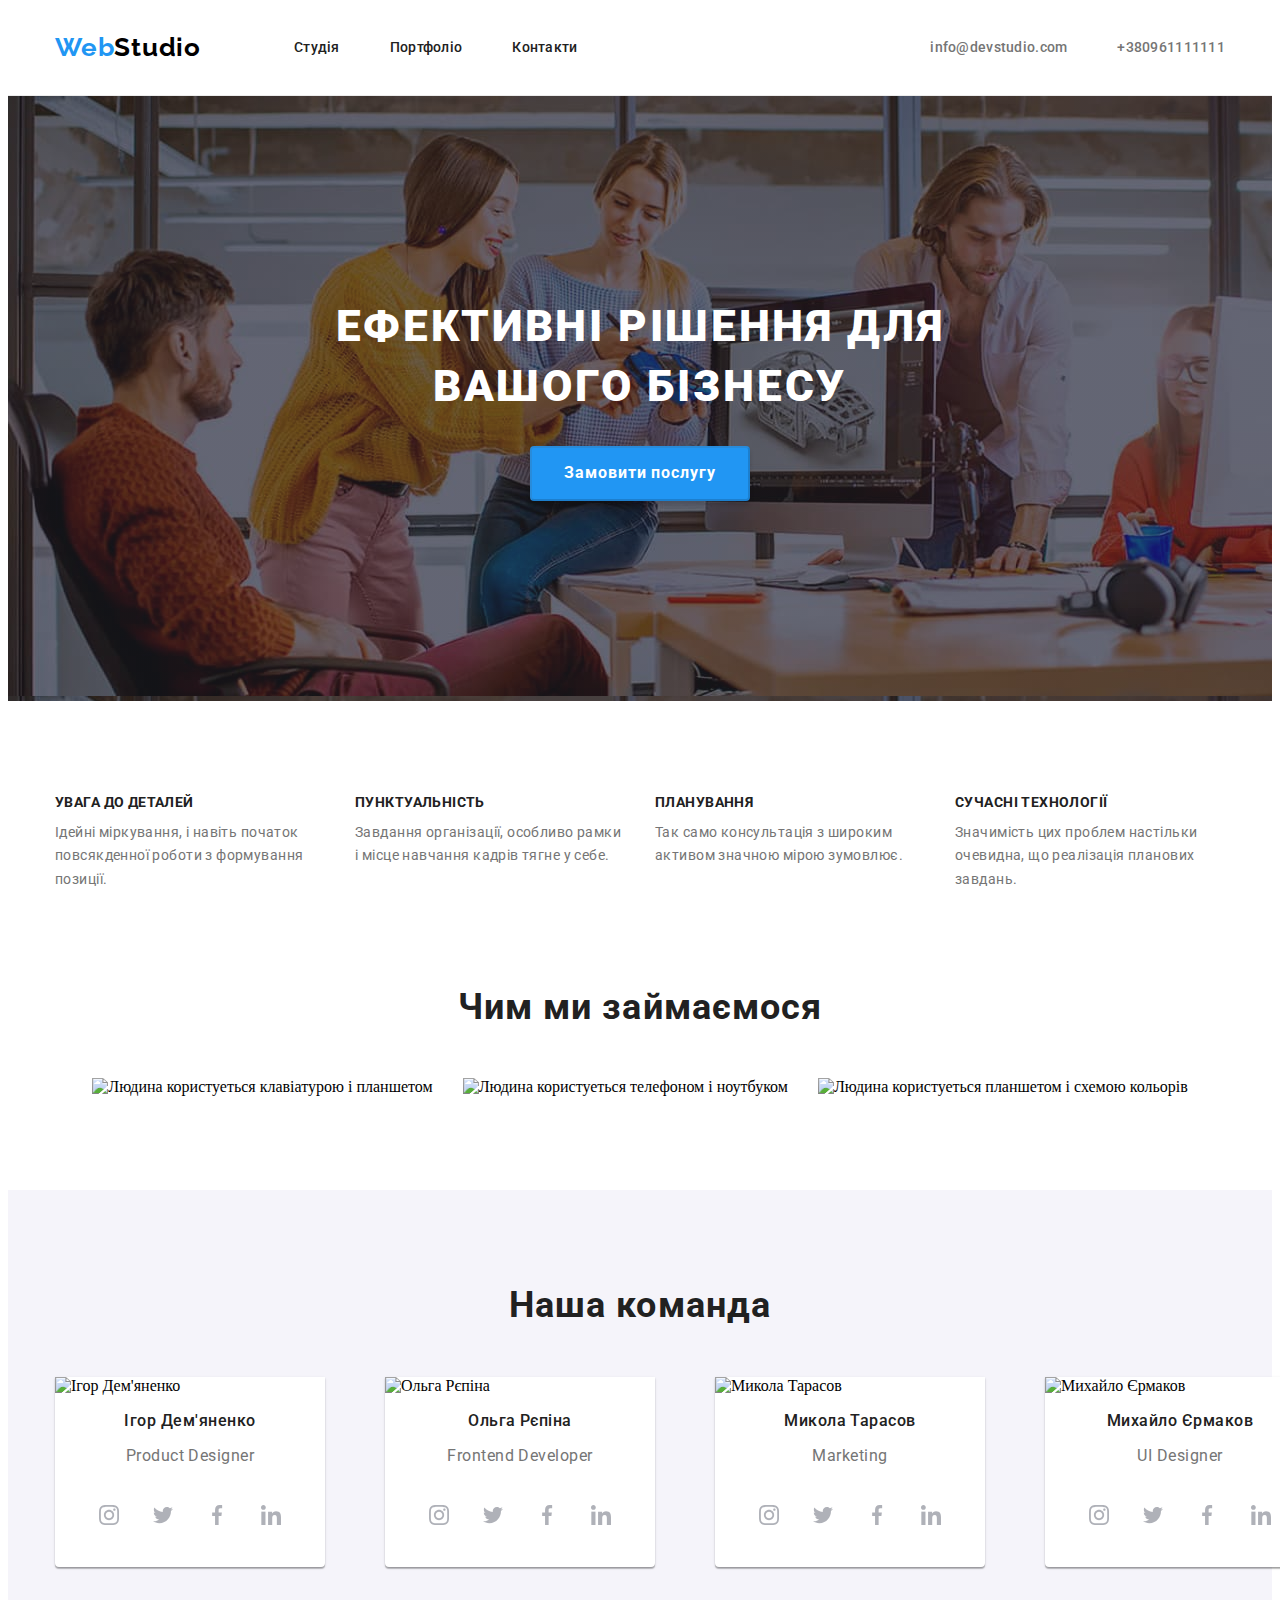
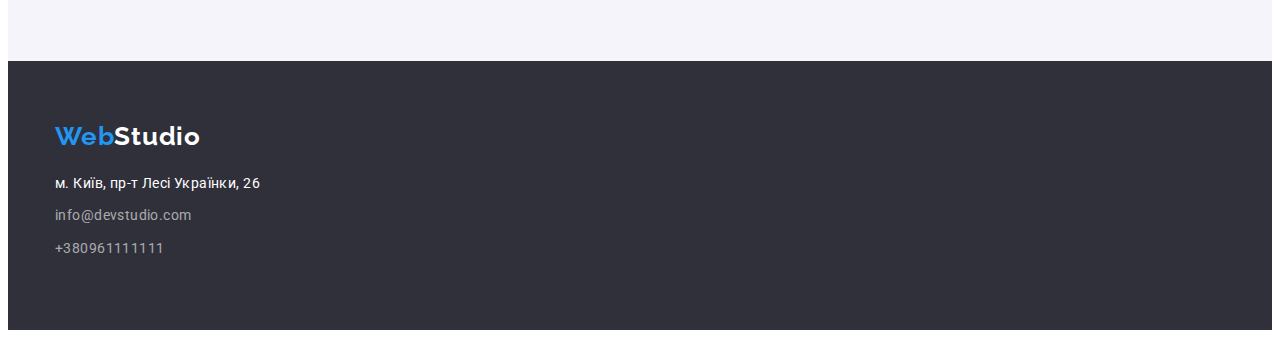
==== index.html @ 7cb5ac08 "social-list-icons" ====
<!DOCTYPE html>
<html lang="uk">

<head>
    <meta charset="UTF-8">
    <meta http-equiv="X-UA-Compatible" content="IE=edge">
    <meta name="viewport" content="width=device-width, initial-scale=1.0">
    <title>WebStudio</title>

    <link rel="stylesheet" href="./css/style.css" />

    <link rel="preconnect" href="https://fonts.googleapis.com">
    <link rel="preconnect" href="https://fonts.gstatic.com" crossorigin>
    <link
        href="https://fonts.googleapis.com/css2?family=Raleway:wght@700&family=Roboto:wght@400;500;700;900&display=swap"
        rel="stylesheet">

</head>

<body>

    <header class="page-header">
        <div class="container page-header-container">
            <a href="./index.html" class="logo logohead link">
                Web<span class="header-logo-span">Studio</span>
            </a>
            <nav class="page-nav">
                <ul class="nav-list list">
                    <li class="nav-item"><a href="#" class="nav-link link">Студія</a></li>
                    <li class="nav-item"><a href="./portfolio.html" class="nav-link link">Портфоліо</a></li>
                    <li class="nav-item"><a href="#" class="nav-link link">Контакти</a></li>
                </ul>
            </nav>
            <ul class="contact-list list">
                <li class="contact-item"><a href="mailto:info@devstudio.com"
                        class="contact-link link">info@devstudio.com</a>
                </li>
                <li class="contact-item"><a href="tel:+380961111111" class="contact-link link">+380961111111</a></li>
            </ul>
        </div>
    </header>

    <main>
        <section class="section section-order">
            <div class="container container-order">
                <h1 class="order-text">Ефективні рішення для <br> вашого бізнесу</h1>
                <button type="button" class="order-button">Замовити послугу</button>
            </div>
        </section>
        <section class="section features-box">
            <div class="container">
                <h2 hidden>Особливості</h2>
                <ul class="list features-list">
                    <li class="features-list-width">
                        <h3 class="features">Увага до деталей</h3>
                        <p class="features-text">Ідейні міркування, і навіть початок повсякденної роботи з формування
                            позиції.</p>
                    </li>
                    <li class="features-list-width">
                        <h3 class="features">Пунктуальність</h3>
                        <p class="features-text">Завдання організації, особливо рамки і місце навчання кадрів тягне у
                            себе.
                        </p>
                    </li>
                    <li class="features-list-width">
                        <h3 class="features">Планування</h3>
                        <p class="features-text">Так само консультація з широким активом значною мірою зумовлює.</p>
                    </li>
                    <li class="features-list-width">
                        <h3 class="features">Сучасні технології</h3>
                        <p class="features-text">Значимість цих проблем настільки очевидна, що реалізація планових
                            завдань.
                        </p>
                    </li>
                </ul>
            </div>
        </section>
        <section class="section">
            <div class="container">
                <h2 class="whatwedo-text">Чим ми займаємося</h2>
                <ul class="list photo-wraper">
                    <li><img src="./images/main1.jpg" alt="Людина користуеться клавіатурою і планшетом"></li>
                    <li><img src="./images/main2.jpg" alt="Людина користуеться телефоном і ноутбуком"></li>
                    <li><img src="./images/main3.jpg" alt="Людина користуеться планшетом і схемою кольорів"></li>
                </ul>
            </div>
        </section>
        <section class="section team-section">
            <div class="container">
                <h2 class="team-text">Наша команда</h2>
                <ul class="list flex-list team-list">
                    <li><img width="270" src="./images/worker1.jpg" alt="Ігор Дем'яненко">
                        <h3 class="teamname">Ігор Дем'яненко</h3>
                        <p class="teamtext">Product Designer</p>
                        <ul class="social-list">
                            <li class="social-list-item">
                                <a href="" class="social-list-link">
                                    <svg lang="en" aria-label="instagram icon" class="social-list-icon">
                                        <use href="./images/sprite.svg#icon-instagram"></use>
                                    </svg>
                                </a>
                            </li>
                            <li class="social-list-item">
                                <a href="" class="social-list-link">
                                    <svg lang="en" aria-label="twitter icon" class="social-list-icon">
                                        <use href="./images/sprite.svg#icon-twitter"></use>
                                    </svg>
                                </a>
                            </li>
                            <li class="social-list-item">
                                <a href="" class="social-list-link">
                                    <svg lang="en" aria-label="facebook icon" class="social-list-icon">
                                        <use href="./images/sprite.svg#icon-facebook"></use>
                                    </svg>
                                </a>
                            </li>
                            <li class="social-list-item">
                                <a href="" class="social-list-link">
                                    <svg lang="en" aria-label="linkedin icon" class="social-list-icon">
                                        <use href="./images/sprite.svg#icon-linkedin"></use>
                                    </svg>
                                </a>
                            </li>
                        </ul>
                    </li>
                    <li><img width="270" src="./images/worker2.jpg" alt="Ольга Рєпіна">
                        <h3 class="teamname">Ольга Рєпіна</h3>
                        <p class="teamtext">Frontend Developer</p>
                        <ul class="social-list">
                            <li class="social-list-item">
                                <a href="" class="social-list-link">
                                    <svg class="social-list-icon">
                                        <use href="./images/sprite.svg#icon-instagram"></use>
                                    </svg>
                                </a>
                            </li>
                            <li class="social-list-item">
                                <a href="" class="social-list-link">
                                    <svg class="social-list-icon">
                                        <use href="./images/sprite.svg#icon-twitter"></use>
                                    </svg>
                                </a>
                            </li>
                            <li class="social-list-item">
                                <a href="" class="social-list-link">
                                    <svg class="social-list-icon">
                                        <use href="./images/sprite.svg#icon-facebook"></use>
                                    </svg>
                                </a>
                            </li>
                            <li class="social-list-item">
                                <a href="" class="social-list-link">
                                    <svg class="social-list-icon">
                                        <use href="./images/sprite.svg#icon-linkedin"></use>
                                    </svg>
                                </a>
                            </li>
                        </ul>
                    </li>
                    <li><img width="270" src="./images/worker3.jpg" alt="Микола Тарасов">
                        <h3 class="teamname">Микола Тарасов</h3>
                        <p class="teamtext">Marketing</p>
                        <ul class="social-list">
                            <li class="social-list-item">
                                <a href="" class="social-list-link">
                                    <svg class="social-list-icon">
                                        <use href="./images/sprite.svg#icon-instagram"></use>
                                    </svg>
                                </a>
                            </li>
                            <li class="social-list-item">
                                <a href="" class="social-list-link">
                                    <svg class="social-list-icon">
                                        <use href="./images/sprite.svg#icon-twitter"></use>
                                    </svg>
                                </a>
                            </li>
                            <li class="social-list-item">
                                <a href="" class="social-list-link">
                                    <svg class="social-list-icon">
                                        <use href="./images/sprite.svg#icon-facebook"></use>
                                    </svg>
                                </a>
                            </li>
                            <li class="social-list-item">
                                <a href="" class="social-list-link">
                                    <svg class="social-list-icon">
                                        <use href="./images/sprite.svg#icon-linkedin"></use>
                                    </svg>
                                </a>
                            </li>
                        </ul>
                    </li>
                    <li><img width="270" src="./images/worker4.jpg" alt="Михайло Єрмаков">
                        <h3 class="teamname">Михайло Єрмаков</h3>
                        <p class="teamtext">UI Designer</p>
                        <ul class="social-list">
                            <li class="social-list-item">
                                <a href="" class="social-list-link">
                                    <svg class="social-list-icon">
                                        <use href="./images/sprite.svg#icon-instagram"></use>
                                    </svg>
                                </a>
                            </li>
                            <li class="social-list-item">
                                <a href="" class="social-list-link">
                                    <svg class="social-list-icon">
                                        <use href="./images/sprite.svg#icon-twitter"></use>
                                    </svg>
                                </a>
                            </li>
                            <li class="social-list-item">
                                <a href="" class="social-list-link">
                                    <svg class="social-list-icon">
                                        <use href="./images/sprite.svg#icon-facebook"></use>
                                    </svg>
                                </a>
                            </li>
                            <li class="social-list-item">
                                <a href="" class="social-list-link">
                                    <svg class="social-list-icon">
                                        <use href="./images/sprite.svg#icon-linkedin"></use>
                                    </svg>
                                </a>
                            </li>
                        </ul>
                    </li>
                </ul>
            </div>
        </section>

    </main>

    <footer>
        <div class="container">
            <a href="./index.html" class="logo footerlogo link">
                Web<span class="footer-logo-span">Studio</span>
            </a>
            <address>
                <ul class="list">
                    <li><a href="https://goo.gl/maps/CPtrU1FHBa2aNyZL9" target="_blank"
                            rel="noopener noreferrer nofollow" class="address-street link">м. Київ, пр-т Лесі Українки,
                            26</a></li>
                    <li><a href="mailto:info@devstudio.com" class="address-mail-tel link">info@devstudio.com</a></li>
                    <li><a href="tel:+380961111111" class="address-mail-tel link">+380961111111</a></li>
                </ul>
            </address>
        </div>
    </footer>

</body>

</html>
---- css/style.css ----
:root {
    --accent-color: #2196F3;
    --background-color: #757575;

    --primary-font: 'Roboto', sans-serif;
    --secondary-font: 'Raleway', sans-serif;
}

h1,
h2,
h2,
h4,
p {
    margin-top: 0;
    margin-bottom: 0;
}

ul,
ol {
    margin-top: 0;
    margin-bottom: 0;
    padding-left: 0;
}

.link {
    text-decoration: none;
}

.list * {
    list-style: none;
}

img {
    display: block;
}

.logo,
button,
.link {
    cursor: pointer;
}

.container {
    width: 1170px;
    margin-left: auto;
    margin-right: auto;
    padding-left: 15px;
    padding-right: 15px;
}

/* ###====== components ======### */

/* ========= header ========= */

.page-header-container {
    display: flex;
}

.page-header {
    border-bottom: 1px solid #ECECEC;
}

.logo {
    font-family: var(--secondary-font);
    font-weight: 700;
    font-size: 26px;
    line-height: 1.19;
    /* identical to box height */
    letter-spacing: 0.03em;

    color: var(--accent-color);
}

.logohead {
    display: inline-block;
    padding-bottom: 32px;
    padding-top: 24px;
    margin-right: 93px;
}

.header-logo-span {
    color: #000000;
}

/* ========= nav ========= */

.nav-list,
.contact-list {
    display: flex;
    column-gap: 50px;
}

.contact-list {
    margin-left: auto;
}

.nav-link,
.contact-link {
    font-family: var(--primary-font);
    font-size: 14px;
    font-weight: 500;
    line-height: 1.14;
    letter-spacing: 0.02em;

    display: inline-block;
    padding-bottom: 32px;
    padding-top: 32px;

}

.nav-link {
    color: #212121;
}

.contact-link {
    color: var(--background-color);
}

.nav-link:hover,
.contact-link:hover,
.nav-link:focus,
.contact-link:focus {
    color: var(--accent-color);
}

/* ========= body index ========= */

/* ========= шапка к кнопкою замовити ========= */

.section {
    padding-top: 94px;
    padding-bottom: 94px;
}

.section-order {
    padding-top: 200px;
    padding-bottom: 200px;
    text-align: center;

    background-color: #2F303A;
    color: #FFFFFF;

    background-image: linear-gradient(rgba(47, 48, 58, 0.4), rgba(47, 48, 58, 0.4)), url('../images/background.jpg');
}

.order-text {

    font-family: var(--primary-font);
    font-weight: 900;
    font-size: 44px;
    line-height: 1.37;

    letter-spacing: 0.06em;
    text-transform: uppercase;
}

.order-button {
    margin-top: 30px;

    padding: 10px 32px 10px 32px;

    background-color: var(--accent-color);
    color: #FFFFFF;

    font-family: var(--primary-font);
    font-style: normal;
    font-weight: 700;
    font-size: 16px;
    line-height: 1.88;
    text-align: center;
    letter-spacing: 0.06em;

    box-shadow: 0px 4px 4px rgba(0, 0, 0, 0.15);
    border-radius: 4px;
    border-color: rgba(0, 0, 0, 0.15);
}

.order-button:hover {
    background-color: #188CE8;
}

/* ========= блок особливостi ========= */

.features-box {
    padding-bottom: 0;
}

.features-list {
    display: flex;
    column-gap: 30px;
}

.features-list-width {
    width: 270px;
}

.features {
    margin-top: 0;
    margin-bottom: 10px;

    font-family: var(--primary-font);
    font-weight: 700;
    font-size: 14px;
    line-height: 1.14;
    letter-spacing: 0.03em;
    text-transform: uppercase;

    color: #212121;
}

.features-text {
    font-family: var(--primary-font);
    font-weight: 400;
    font-size: 14px;
    line-height: 1.71;
    /* or 171% */
    letter-spacing: 0.03em;

    color: var(--background-color);
}

/* ========= чим займаємося ========= */

.photo-wraper-box {
    padding-bottom: 94px;
}

.photo-wraper {
    display: flex;
    justify-content: center;
    column-gap: 30px;
}

/* ========= команда ========= */

.team-section {
    background-color: #F5F4FA;
}

.flex-list {
    display: flex;
    column-gap: 30px;
}

.team-list > li {
    padding-bottom: 30px;
    margin-right: 30px;

    background-color: #FFFFFF;

    box-shadow: 0px 1px 3px rgba(0, 0, 0, 0.12), 0px 1px 1px rgba(0, 0, 0, 0.14), 0px 2px 1px rgba(0, 0, 0, 0.2);
    border-radius: 0px 0px 4px 4px;
}


.team-text,
.whatwedo-text {
    margin-bottom: 50px;

    font-family: var(--primary-font);
    font-weight: 700;
    font-size: 36px;
    line-height: 1.17;
    text-align: center;
    letter-spacing: 0.03em;

    color: #212121;
}

.teamname {
    font-family: var(--primary-font);
    font-weight: 500;
    font-size: 16px;
    line-height: 1.19;
    /* identical to box height */
    text-align: center;
    letter-spacing: 0.03em;

    color: #212121;
}

.teamtext {
    margin-bottom: 28px;

    font-family: var(--primary-font);
    font-weight: 400;
    font-size: 16px;
    line-height: 1.19;
    /* identical to box height */
    text-align: center;
    letter-spacing: 0.03em;

    color: var(--background-color);
}

/* ========= svg icons in team ========= */

.social-list {
    display: flex;
    justify-content: center;
    column-gap: 10px;
}

.social-list-link {
    display: flex;
    align-items: center;
    justify-content: center;

    width: 44px;
    height: 44px;
    border-radius: 50%;
    background-color: #FFFFFF;
}

.social-list-icon {
    width: 20px;
    height: 20px;
    fill: #AFB1B8;
}

.social-list-link:hover,
.social-list-link:focus {
    background-color: var(--accent-color);
} 

.social-list-link:hover .social-list-icon ,
.social-list-link:focus .social-list-icon {
    fill: #FFFFFF;
}

/* ========= footer ========= */

footer {
    padding-bottom: 60px;
}

footer,
address {
    background-color: #2F303A;
    font-style: normal;
}

.address-mail-tel,
.address-street {
    display: inline-block;
    padding-bottom: 9px;
}

/* ========= footer logo ========= */

.footerlogo {
    display: inline-block;
    padding-bottom: 20px;
    margin-top: 60px;
}

.footer-logo-span {
    color: #FFFFFF;
}

/* ========= footer links ========= */

.address-street {
    font-family: var(--primary-font);
    font-weight: 400;
    font-size: 14px;
    line-height: 1.71;
    letter-spacing: 0.03em;

    color: #FFFFFF;
}

.address-mail-tel {
    font-family: var(--primary-font);
    font-weight: 400;
    font-size: 14px;
    line-height: 1.71;
    letter-spacing: 0.03em;

    color: rgba(255, 255, 255, 0.6);
}

.address-mail-tel:hover,
.address-street:hover,
.address-mail-tel:focus,
.address-street:focus {
    color: var(--accent-color);
}

/* ##======= portfolio.html =======## */

/* ======= filters button ======= */

.filters-list {
    display: flex;
    column-gap: 8px;
    justify-content: center;
    margin-bottom: 50px;
}

.filters-button {
    padding: 6px 25px 6px 25px;

    font-family: var(--primary-font);
    font-weight: 500;
    font-size: 16px;
    line-height: 1.62;

    text-align: center;
    letter-spacing: 0.03em;

    color: #212121;
    background-color: #F5F4FA;

    border-radius: 4px;
    border: 1px solid #FFFFFF;
}

.filters-button:hover,
.filters-button:focus {
    color: #FFFFFF;
    background-color: var(--accent-color);
}

/* ======= portfolio work ======= */

.portfolio-list {
    flex-wrap: wrap;
}

.portfolio-list li {
    margin-bottom: 30px;
}

.portfolio-works {
    font-family: var(--primary-font);
    font-weight: 700;
    font-size: 18px;
    line-height: 2;
    text-align: center;
    letter-spacing: 0.06em;

    color: #212121;
}

.portfolio-works-type {
    font-family: var(--primary-font);
    font-weight: 400;
    font-size: 16px;
    line-height: 1.88;
    text-align: center;
    letter-spacing: 0.03em;

    color: var(--background-color);
}
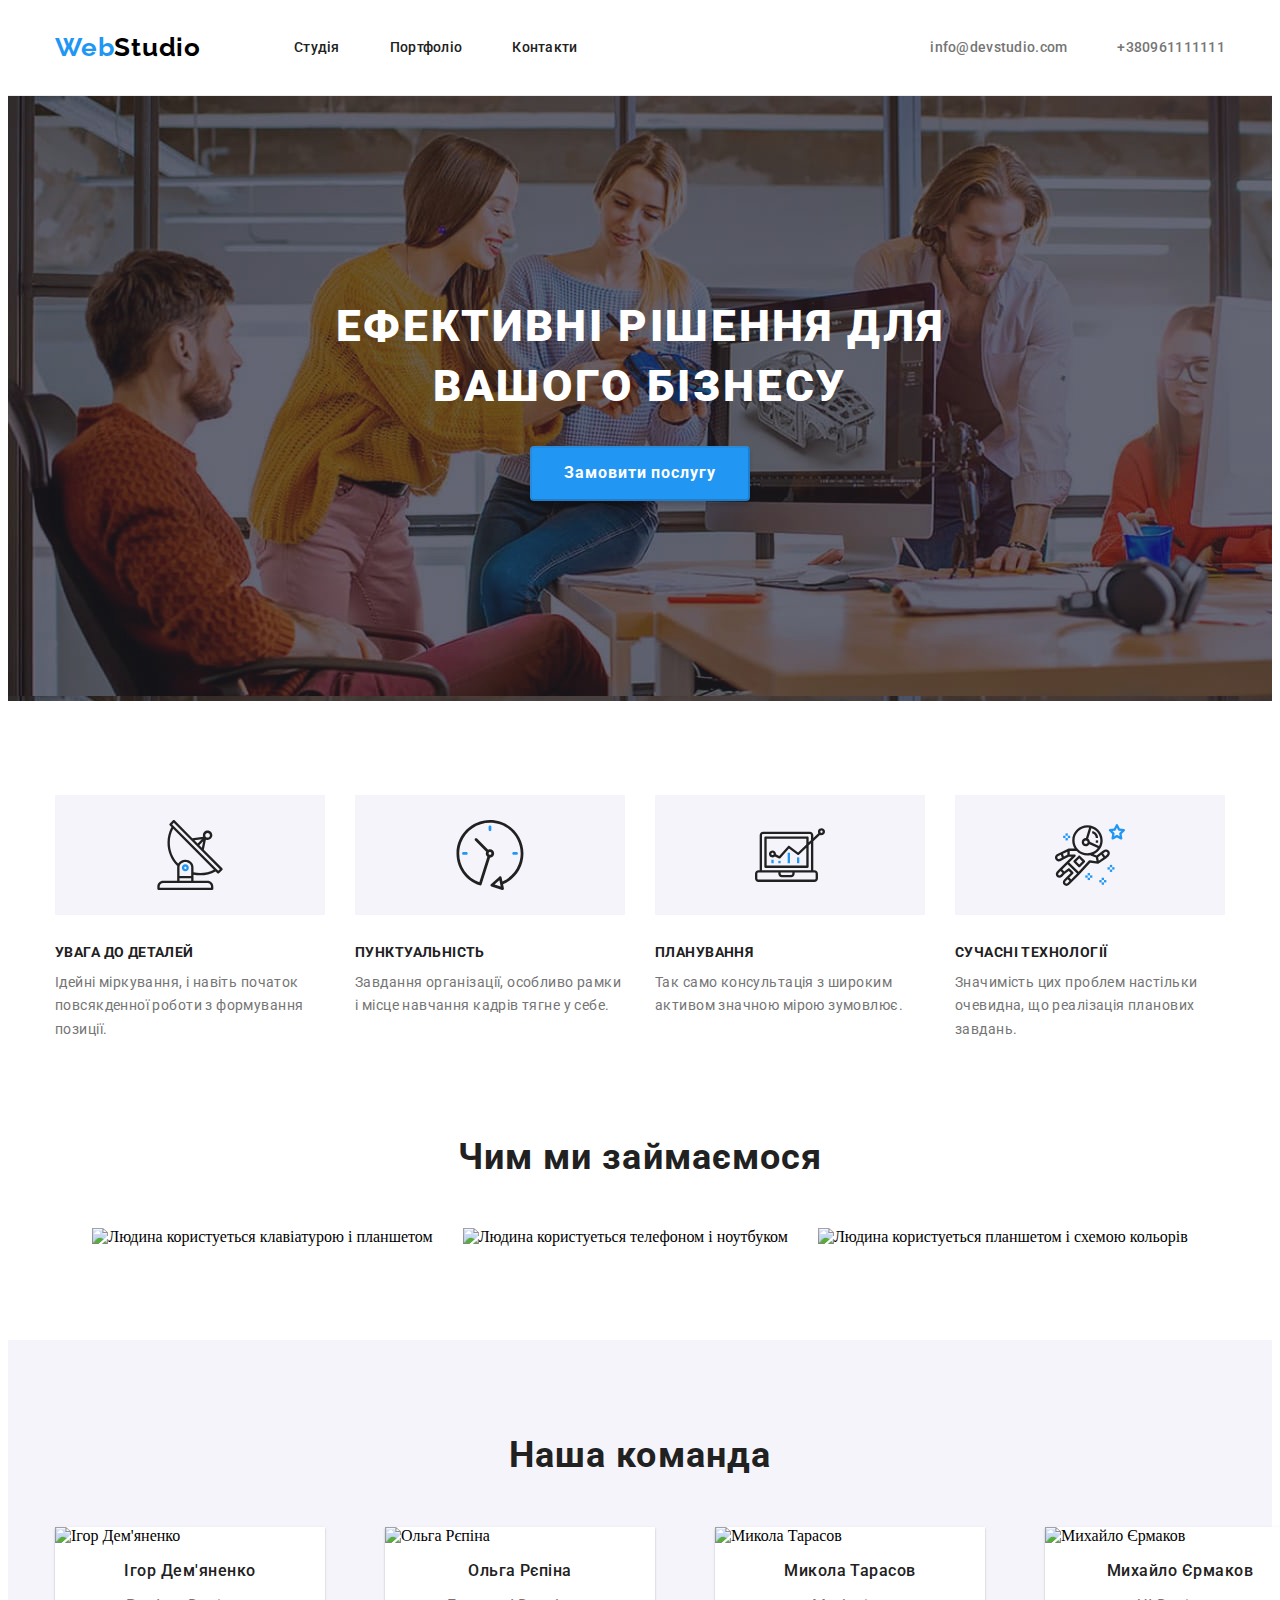
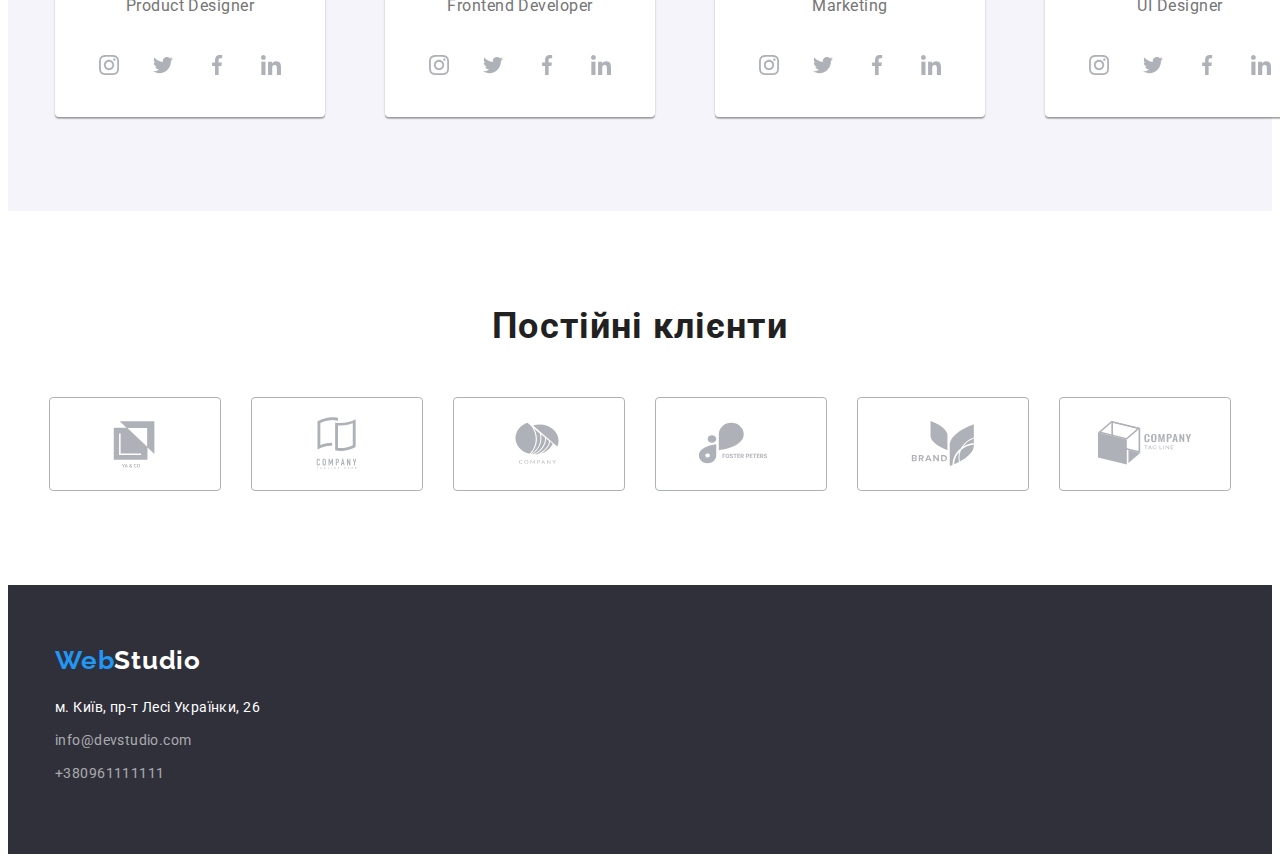
==== commit 0a819223: "clients-icon" ====
--- a/index.html
+++ b/index.html
@@ -52,21 +52,41 @@
                 <h2 hidden>Особливості</h2>
                 <ul class="list features-list">
                     <li class="features-list-width">
+                        <div class="features-icon-box">
+                            <svg lang="en" aria-label="antenna icon" class="features-icon">
+                                <use href="./images/sprite.svg#icon-antenna"></use>
+                            </svg>
+                        </div>
                         <h3 class="features">Увага до деталей</h3>
                         <p class="features-text">Ідейні міркування, і навіть початок повсякденної роботи з формування
                             позиції.</p>
                     </li>
                     <li class="features-list-width">
+                        <div class="features-icon-box">
+                            <svg lang="en" aria-label="clock icon" class="features-icon">
+                                <use href="./images/sprite.svg#icon-clock"></use>
+                            </svg>
+                        </div>
                         <h3 class="features">Пунктуальність</h3>
                         <p class="features-text">Завдання організації, особливо рамки і місце навчання кадрів тягне у
                             себе.
                         </p>
                     </li>
                     <li class="features-list-width">
+                        <div class="features-icon-box">
+                            <svg lang="en" aria-label="diagram icon" class="features-icon">
+                                <use href="./images/sprite.svg#icon-diagram"></use>
+                            </svg>
+                        </div>
                         <h3 class="features">Планування</h3>
                         <p class="features-text">Так само консультація з широким активом значною мірою зумовлює.</p>
                     </li>
                     <li class="features-list-width">
+                        <div class="features-icon-box">
+                            <svg lang="en" aria-label="astronaut icon" class="features-icon">
+                                <use href="./images/sprite.svg#icon-astronaut"></use>
+                            </svg>
+                        </div>
                         <h3 class="features">Сучасні технології</h3>
                         <p class="features-text">Значимість цих проблем настільки очевидна, що реалізація планових
                             завдань.
@@ -129,28 +149,28 @@
                         <ul class="social-list">
                             <li class="social-list-item">
                                 <a href="" class="social-list-link">
-                                    <svg class="social-list-icon">
+                                    <svg lang="en" aria-label="instagram icon" class="social-list-icon">
                                         <use href="./images/sprite.svg#icon-instagram"></use>
                                     </svg>
                                 </a>
                             </li>
                             <li class="social-list-item">
                                 <a href="" class="social-list-link">
-                                    <svg class="social-list-icon">
+                                    <svg lang="en" aria-label="twitter icon" class="social-list-icon">
                                         <use href="./images/sprite.svg#icon-twitter"></use>
                                     </svg>
                                 </a>
                             </li>
                             <li class="social-list-item">
                                 <a href="" class="social-list-link">
-                                    <svg class="social-list-icon">
+                                    <svg lang="en" aria-label="facebook icon" class="social-list-icon">
                                         <use href="./images/sprite.svg#icon-facebook"></use>
                                     </svg>
                                 </a>
                             </li>
                             <li class="social-list-item">
                                 <a href="" class="social-list-link">
-                                    <svg class="social-list-icon">
+                                    <svg lang="en" aria-label="linkedin icon" class="social-list-icon">
                                         <use href="./images/sprite.svg#icon-linkedin"></use>
                                     </svg>
                                 </a>
@@ -163,28 +183,28 @@
                         <ul class="social-list">
                             <li class="social-list-item">
                                 <a href="" class="social-list-link">
-                                    <svg class="social-list-icon">
+                                    <svg lang="en" aria-label="instagram icon" class="social-list-icon">
                                         <use href="./images/sprite.svg#icon-instagram"></use>
                                     </svg>
                                 </a>
                             </li>
                             <li class="social-list-item">
                                 <a href="" class="social-list-link">
-                                    <svg class="social-list-icon">
+                                    <svg lang="en" aria-label="twitter icon" class="social-list-icon">
                                         <use href="./images/sprite.svg#icon-twitter"></use>
                                     </svg>
                                 </a>
                             </li>
                             <li class="social-list-item">
                                 <a href="" class="social-list-link">
-                                    <svg class="social-list-icon">
+                                    <svg lang="en" aria-label="facebook icon" class="social-list-icon">
                                         <use href="./images/sprite.svg#icon-facebook"></use>
                                     </svg>
                                 </a>
                             </li>
                             <li class="social-list-item">
                                 <a href="" class="social-list-link">
-                                    <svg class="social-list-icon">
+                                    <svg lang="en" aria-label="linkedin icon" class="social-list-icon">
                                         <use href="./images/sprite.svg#icon-linkedin"></use>
                                     </svg>
                                 </a>
@@ -197,34 +217,84 @@
                         <ul class="social-list">
                             <li class="social-list-item">
                                 <a href="" class="social-list-link">
-                                    <svg class="social-list-icon">
+                                    <svg lang="en" aria-label="instagram icon" class="social-list-icon">
                                         <use href="./images/sprite.svg#icon-instagram"></use>
                                     </svg>
                                 </a>
                             </li>
                             <li class="social-list-item">
                                 <a href="" class="social-list-link">
-                                    <svg class="social-list-icon">
+                                    <svg lang="en" aria-label="twitter icon" class="social-list-icon">
                                         <use href="./images/sprite.svg#icon-twitter"></use>
                                     </svg>
                                 </a>
                             </li>
                             <li class="social-list-item">
                                 <a href="" class="social-list-link">
-                                    <svg class="social-list-icon">
+                                    <svg lang="en" aria-label="facebook icon" class="social-list-icon">
                                         <use href="./images/sprite.svg#icon-facebook"></use>
                                     </svg>
                                 </a>
                             </li>
                             <li class="social-list-item">
                                 <a href="" class="social-list-link">
-                                    <svg class="social-list-icon">
+                                    <svg lang="en" aria-label="linkedin icon" class="social-list-icon">
                                         <use href="./images/sprite.svg#icon-linkedin"></use>
                                     </svg>
                                 </a>
                             </li>
                         </ul>
                     </li>
+                </ul>
+            </div>
+        </section>
+
+        <section class="section">
+            <div class="container">
+                <h2 class="clients-text">Постійні клієнти</h2>
+                <ul class="list clients-list">
+                    <li class="clients-list-item">
+                        <a href="" class="clients-list-link">
+                            <svg class="clients-list-icon">
+                                <use href="./images/sprite.svg#icon-Logo-1"></use>
+                            </svg>
+                        </a>
+                    </li>
+                    <li class="clients-list-item">
+                        <a href="" class="clients-list-link">
+                            <svg class="clients-list-icon">
+                                <use href="./images/sprite.svg#icon-Logo-2"></use>
+                            </svg>
+                        </a>
+                    </li>
+                    <li class="clients-list-item">
+                        <a href="" class="clients-list-link">
+                            <svg class="clients-list-icon">
+                                <use href="./images/sprite.svg#icon-Logo-3"></use>
+                            </svg>
+                        </a>
+                    </li>
+                    <li class="clients-list-item">
+                        <a href="" class="clients-list-link">
+                            <svg class="clients-list-icon">
+                                <use href="./images/sprite.svg#icon-Logo-4"></use>
+                            </svg>
+                        </a>
+                    </li>
+                    <li class="clients-list-item">
+                        <a href="" class="clients-list-link">
+                            <svg class="clients-list-icon">
+                                <use href="./images/sprite.svg#icon-Logo-5"></use>
+                            </svg>
+                        </a>
+                    </li>
+                    <li class="clients-list-item">
+                        <a href="" class="clients-list-link">
+                            <svg class="clients-list-icon">
+                                <use href="./images/sprite.svg#icon-Logo-6"></use>
+                            </svg>
+                        </a>
+                    </li>  
                 </ul>
             </div>
         </section>
--- a/css/style.css
+++ b/css/style.css
@@ -219,6 +219,24 @@
     color: var(--background-color);
 }
 
+/* ========= svg icons in features ========= */
+
+.features-icon {
+    width: 70px;
+    height: 70px;
+}
+
+.features-icon-box {
+    display: flex;
+    align-items: center;
+    justify-content: center;
+
+    padding: 25px 0 25px 0;
+    margin-bottom: 30px;
+
+    background-color: #F5F4FA;
+}
+
 /* ========= чим займаємося ========= */
 
 .photo-wraper-box {
@@ -254,7 +272,8 @@
 
 
 .team-text,
-.whatwedo-text {
+.whatwedo-text,
+.clients-text {
     margin-bottom: 50px;
 
     font-family: var(--primary-font);
@@ -326,6 +345,41 @@
 .social-list-link:hover .social-list-icon ,
 .social-list-link:focus .social-list-icon {
     fill: #FFFFFF;
+}
+
+/* ========= clients ========= */
+
+/* ========= svg icons in clients ========= */
+
+.clients-list {
+    display: flex;
+    justify-content: center;
+    column-gap: 30px;
+}
+
+.clients-list-link {
+    display: flex;
+    align-items: center;
+    justify-content: center;
+
+    width: 170px;
+    height: 92px;
+}
+
+.clients-list-icon {
+    width: 106px;
+    height: 60px;
+    fill: #AFB1B8;
+}
+
+.clients-list-link:hover .clients-list-icon,
+.clients-list-link:focus .clients-list-icon {
+    fill: var(--accent-color);
+}
+
+.clients-list > li {
+    border: 1px solid #AFB1B8;
+    border-radius: 4px;
 }
 
 /* ========= footer ========= */
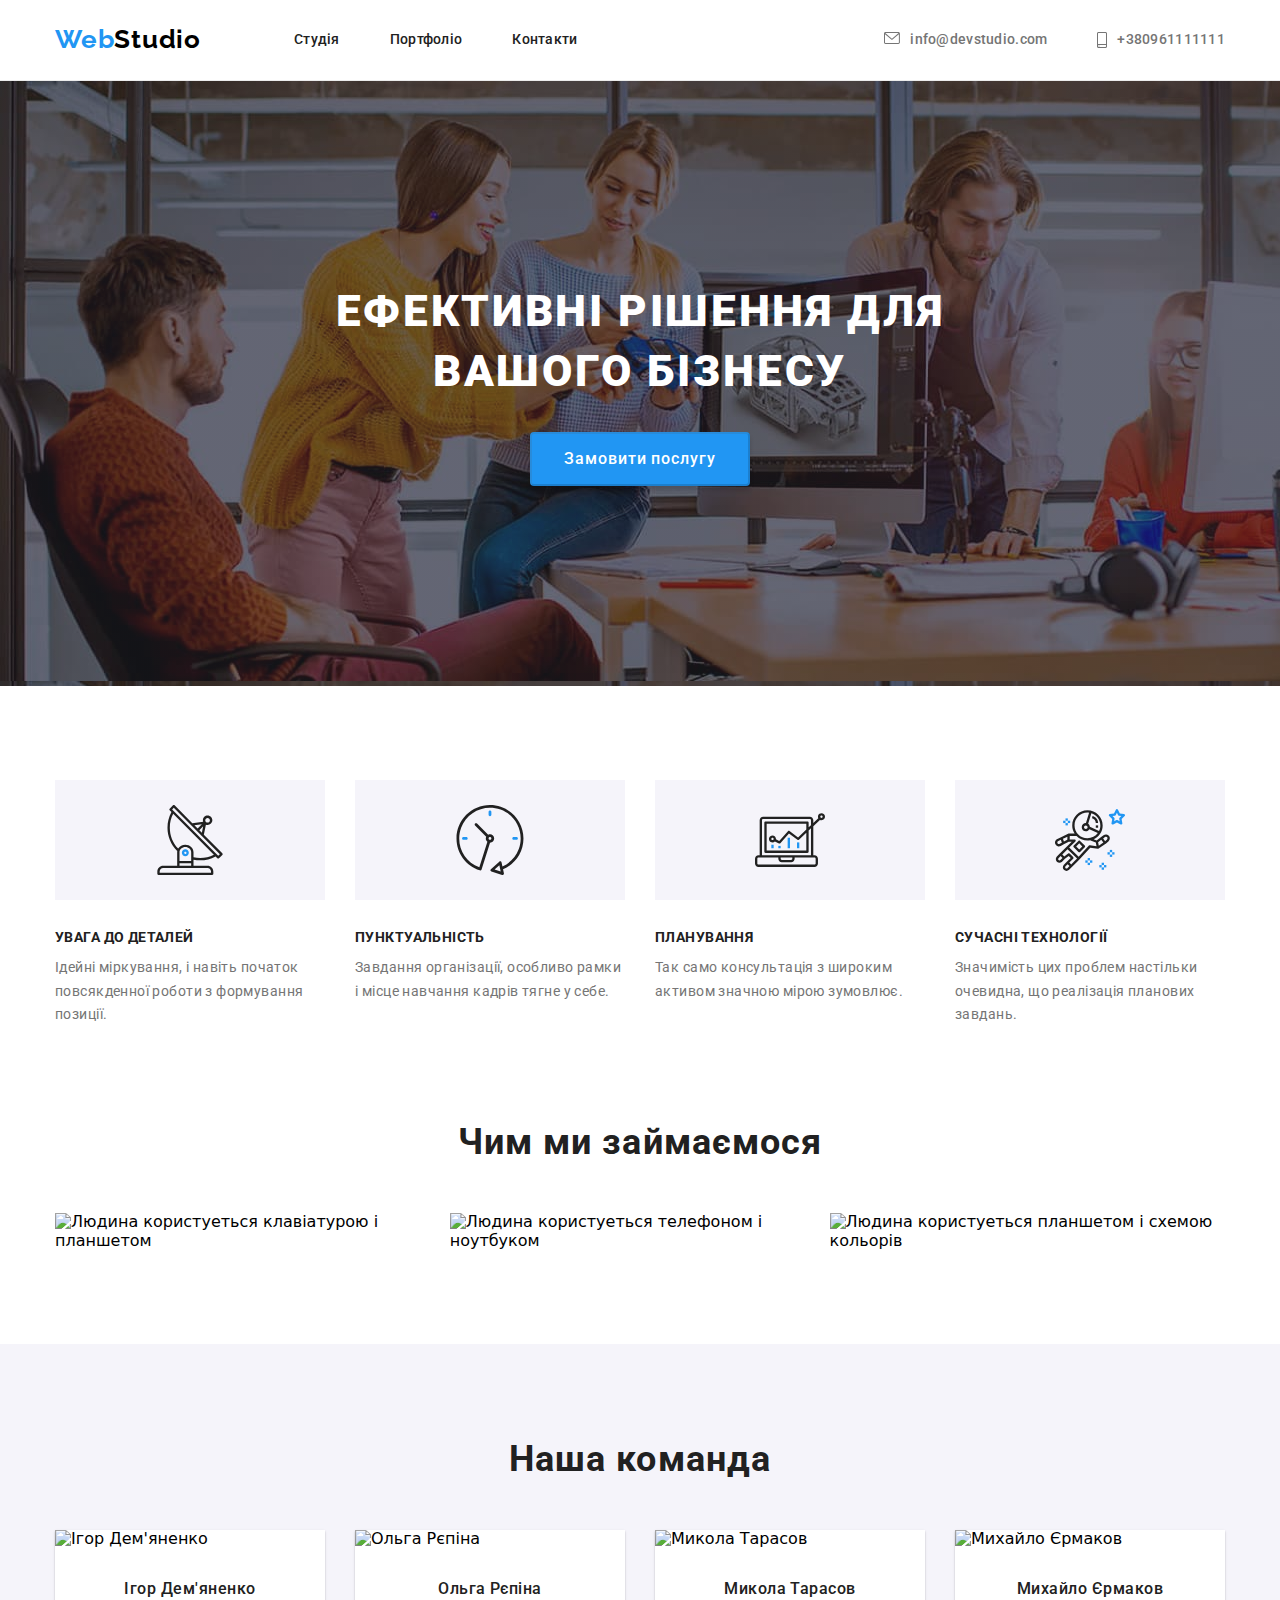
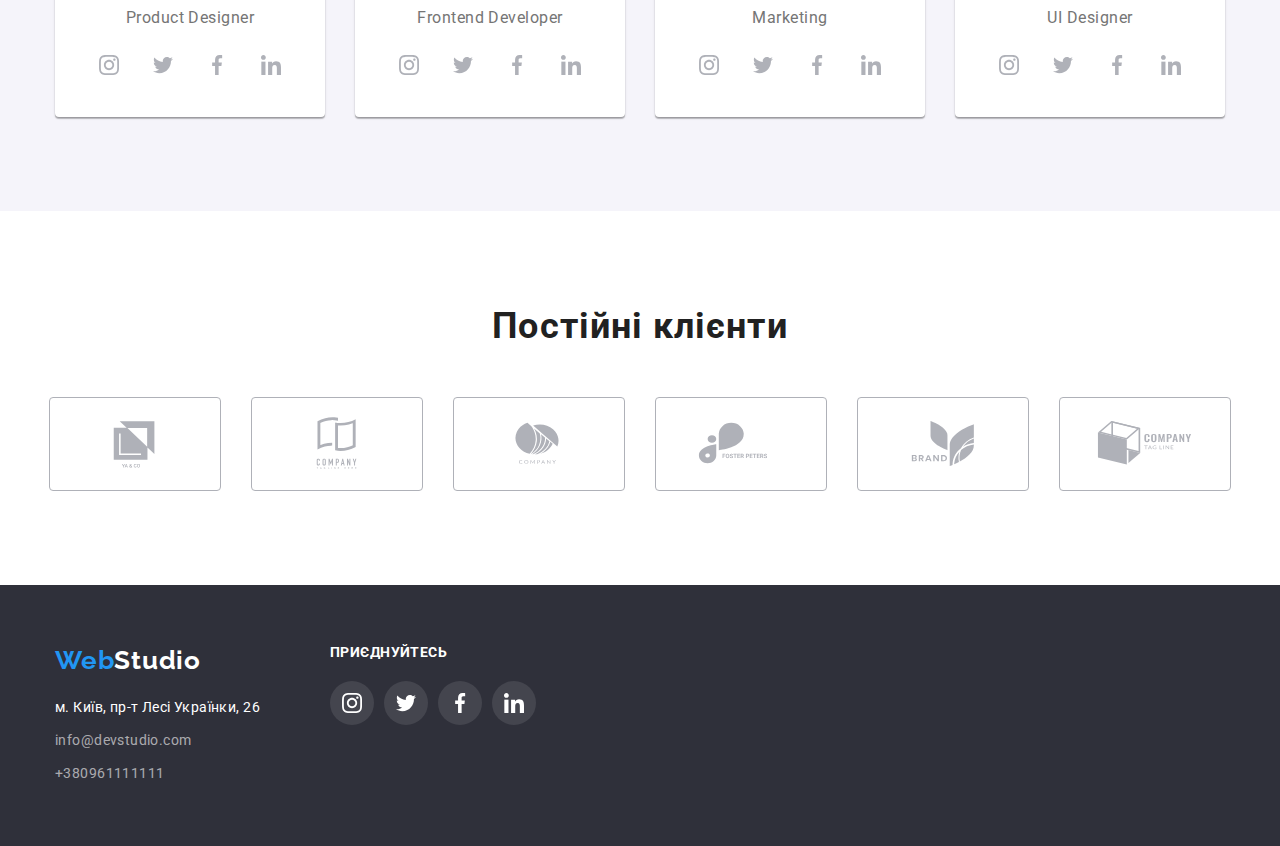
==== commit 035eec8f: "header footer icons v1" ====
--- a/index.html
+++ b/index.html
@@ -7,6 +7,8 @@
     <meta name="viewport" content="width=device-width, initial-scale=1.0">
     <title>WebStudio</title>
 
+    <link rel="stylesheet"
+        href="https://cdnjs.cloudflare.com/ajax/libs/modern-normalize/1.0.0/modern-normalize.min.css" />
     <link rel="stylesheet" href="./css/style.css" />
 
     <link rel="preconnect" href="https://fonts.googleapis.com">
@@ -21,10 +23,10 @@
 
     <header class="page-header">
         <div class="container page-header-container">
-            <a href="./index.html" class="logo logohead link">
-                Web<span class="header-logo-span">Studio</span>
-            </a>
             <nav class="page-nav">
+                <a href="./index.html" class="logo logohead link">
+                    Web<span class="header-logo-span">Studio</span>
+                </a>
                 <ul class="nav-list list">
                     <li class="nav-item"><a href="#" class="nav-link link">Студія</a></li>
                     <li class="nav-item"><a href="./portfolio.html" class="nav-link link">Портфоліо</a></li>
@@ -32,10 +34,22 @@
                 </ul>
             </nav>
             <ul class="contact-list list">
-                <li class="contact-item"><a href="mailto:info@devstudio.com"
-                        class="contact-link link">info@devstudio.com</a>
+                <li class="contact-item">
+                    <a href="mailto:info@devstudio.com" class="contact-list-link link">
+                        <svg lang="en" aria-label="envelope icon" class="envelope-list-icon">
+                            <use href="./images/sprite.svg#icon-envelope"></use>
+                        </svg>
+                        info@devstudio.com
+                    </a>
                 </li>
-                <li class="contact-item"><a href="tel:+380961111111" class="contact-link link">+380961111111</a></li>
+                <li class="contact-item">
+                    <a href="tel:+380961111111" class="contact-list-link link">
+                        <svg lang="en" aria-label="smartphone icon" class="smartphone-list-icon">
+                            <use href="./images/sprite.svg#icon-smartphone"></use>
+                        </svg>
+                        +380961111111
+                    </a>
+                </li>
             </ul>
         </div>
     </header>
@@ -43,7 +57,7 @@
     <main>
         <section class="section section-order">
             <div class="container container-order">
-                <h1 class="order-text">Ефективні рішення для <br> вашого бізнесу</h1>
+                <h1 class="order-text">Ефективні рішення для вашого бізнесу</h1>
                 <button type="button" class="order-button">Замовити послугу</button>
             </div>
         </section>
@@ -95,6 +109,7 @@
                 </ul>
             </div>
         </section>
+
         <section class="section">
             <div class="container">
                 <h2 class="whatwedo-text">Чим ми займаємося</h2>
@@ -105,11 +120,12 @@
                 </ul>
             </div>
         </section>
+
         <section class="section team-section">
             <div class="container">
                 <h2 class="team-text">Наша команда</h2>
                 <ul class="list flex-list team-list">
-                    <li><img width="270" src="./images/worker1.jpg" alt="Ігор Дем'яненко">
+                    <li class="team-li"><img width="270" src="./images/worker1.jpg" alt="Ігор Дем'яненко">
                         <h3 class="teamname">Ігор Дем'яненко</h3>
                         <p class="teamtext">Product Designer</p>
                         <ul class="social-list">
@@ -143,7 +159,7 @@
                             </li>
                         </ul>
                     </li>
-                    <li><img width="270" src="./images/worker2.jpg" alt="Ольга Рєпіна">
+                    <li class="team-li"><img width="270" src="./images/worker2.jpg" alt="Ольга Рєпіна">
                         <h3 class="teamname">Ольга Рєпіна</h3>
                         <p class="teamtext">Frontend Developer</p>
                         <ul class="social-list">
@@ -177,7 +193,7 @@
                             </li>
                         </ul>
                     </li>
-                    <li><img width="270" src="./images/worker3.jpg" alt="Микола Тарасов">
+                    <li class="team-li"><img width="270" src="./images/worker3.jpg" alt="Микола Тарасов">
                         <h3 class="teamname">Микола Тарасов</h3>
                         <p class="teamtext">Marketing</p>
                         <ul class="social-list">
@@ -211,7 +227,7 @@
                             </li>
                         </ul>
                     </li>
-                    <li><img width="270" src="./images/worker4.jpg" alt="Михайло Єрмаков">
+                    <li class="team-li"><img width="270" src="./images/worker4.jpg" alt="Михайло Єрмаков">
                         <h3 class="teamname">Михайло Єрмаков</h3>
                         <p class="teamtext">UI Designer</p>
                         <ul class="social-list">
@@ -294,7 +310,7 @@
                                 <use href="./images/sprite.svg#icon-Logo-6"></use>
                             </svg>
                         </a>
-                    </li>  
+                    </li>
                 </ul>
             </div>
         </section>
@@ -302,19 +318,54 @@
     </main>
 
     <footer>
-        <div class="container">
-            <a href="./index.html" class="logo footerlogo link">
-                Web<span class="footer-logo-span">Studio</span>
-            </a>
-            <address>
-                <ul class="list">
-                    <li><a href="https://goo.gl/maps/CPtrU1FHBa2aNyZL9" target="_blank"
-                            rel="noopener noreferrer nofollow" class="address-street link">м. Київ, пр-т Лесі Українки,
-                            26</a></li>
-                    <li><a href="mailto:info@devstudio.com" class="address-mail-tel link">info@devstudio.com</a></li>
-                    <li><a href="tel:+380961111111" class="address-mail-tel link">+380961111111</a></li>
-                </ul>
-            </address>
+        <div class="container footer-flex">
+            <div>
+                <a href="./index.html" class="logo footerlogo link">
+                    Web<span class="footer-logo-span">Studio</span>
+                </a>
+                <address>
+                    <ul class="list footer-list">
+                        <li><a href="https://goo.gl/maps/CPtrU1FHBa2aNyZL9" target="_blank" rel="noopener noreferrer nofollow"
+                                class="address-street link">м. Київ, пр-т Лесі Українки,
+                                26</a></li>
+                        <li><a href="mailto:info@devstudio.com" class="address-mail-tel link">info@devstudio.com</a></li>
+                        <li><a href="tel:+380961111111" class="address-mail-tel link">+380961111111</a></li>
+                    </ul>
+                </address>
+            </div>
+            <div>
+                <h3 class="join-us-text">приєднуйтесь</h3>
+                <ul class="list join-us-list">
+                    <li class="join-us-list-item">
+                        <a href="" class="join-us-list-link">
+                            <svg lang="en" aria-label="instagram icon" class="join-us-list-icon">
+                                <use href="./images/sprite.svg#icon-instagram"></use>
+                            </svg>
+                        </a>
+                    </li>
+                    <li class="join-us-list-item">
+                        <a href="" class="join-us-list-link">
+                            <svg lang="en" aria-label="twitter icon" class="join-us-list-icon">
+                                <use href="./images/sprite.svg#icon-twitter"></use>
+                            </svg>
+                        </a>
+                    </li>
+                    <li class="join-us-list-item">
+                        <a href="" class="join-us-list-link">
+                            <svg lang="en" aria-label="facebook icon" class="join-us-list-icon">
+                                <use href="./images/sprite.svg#icon-facebook"></use>
+                            </svg>
+                        </a>
+                    </li>
+                    <li class="join-us-list-item">
+                        <a href="" class="join-us-list-link">
+                            <svg lang="en" aria-label="linkedin icon" class="join-us-list-icon">
+                                <use href="./images/sprite.svg#icon-linkedin"></use>
+                            </svg>
+                        </a>
+                    </li>
+                </ul>
+            </div>
         </div>
     </footer>
 
--- a/css/style.css
+++ b/css/style.css
@@ -8,18 +8,19 @@
 
 h1,
 h2,
-h2,
+h3,
 h4,
+h5,
+h6,
 p {
-    margin-top: 0;
-    margin-bottom: 0;
+    margin: 0;
+    padding: 0;
 }
 
 ul,
 ol {
-    margin-top: 0;
-    margin-bottom: 0;
-    padding-left: 0;
+    margin: 0;
+    padding: 0;
 }
 
 .link {
@@ -32,6 +33,8 @@
 
 img {
     display: block;
+    max-width: 100%;
+    height: auto;
 }
 
 .logo,
@@ -41,7 +44,7 @@
 }
 
 .container {
-    width: 1170px;
+    width: 1200px;
     margin-left: auto;
     margin-right: auto;
     padding-left: 15px;
@@ -52,7 +55,8 @@
 
 /* ========= header ========= */
 
-.page-header-container {
+.page-header-container,
+.page-nav {
     display: flex;
 }
 
@@ -73,7 +77,7 @@
 
 .logohead {
     display: inline-block;
-    padding-bottom: 32px;
+    padding-bottom: 24px;
     padding-top: 24px;
     margin-right: 93px;
 }
@@ -95,7 +99,7 @@
 }
 
 .nav-link,
-.contact-link {
+.contact-list-link {
     font-family: var(--primary-font);
     font-size: 14px;
     font-weight: 500;
@@ -112,15 +116,39 @@
     color: #212121;
 }
 
-.contact-link {
+.contact-list-link {
     color: var(--background-color);
 }
 
 .nav-link:hover,
-.contact-link:hover,
+.contact-list-link:hover,
 .nav-link:focus,
-.contact-link:focus {
+.contact-list-link:focus {
     color: var(--accent-color);
+}
+
+.contact-list-link {
+    display: flex;
+    column-gap: 10px;
+}
+
+.envelope-list-icon {
+    width: 16px;
+    height: 12px;
+    fill: #757575;
+}
+
+.smartphone-list-icon {
+    width: 10px;
+    height: 16px;
+    fill: #757575;
+}
+
+.contact-list-link:hover .envelope-list-icon,
+.contact-list-link:focus .envelope-list-icon,
+.contact-list-link:hover .smartphone-list-icon,
+.contact-list-link:focus .smartphone-list-icon {
+    fill: var(--accent-color);
 }
 
 /* ========= body index ========= */
@@ -144,6 +172,10 @@
 }
 
 .order-text {
+    width: 696px;
+    margin-bottom: 30px;
+    margin-left: auto;
+    margin-right: auto;
 
     font-family: var(--primary-font);
     font-weight: 900;
@@ -155,8 +187,6 @@
 }
 
 .order-button {
-    margin-top: 30px;
-
     padding: 10px 32px 10px 32px;
 
     background-color: var(--accent-color);
@@ -164,7 +194,7 @@
 
     font-family: var(--primary-font);
     font-style: normal;
-    font-weight: 700;
+    font-weight: 500;
     font-size: 16px;
     line-height: 1.88;
     text-align: center;
@@ -260,16 +290,13 @@
     column-gap: 30px;
 }
 
-.team-list > li {
+.team-li {
     padding-bottom: 30px;
-    margin-right: 30px;
-
     background-color: #FFFFFF;
 
     box-shadow: 0px 1px 3px rgba(0, 0, 0, 0.12), 0px 1px 1px rgba(0, 0, 0, 0.14), 0px 2px 1px rgba(0, 0, 0, 0.2);
     border-radius: 0px 0px 4px 4px;
 }
-
 
 .team-text,
 .whatwedo-text,
@@ -287,6 +314,10 @@
 }
 
 .teamname {
+    padding-top: 30px;
+    margin-bottom: 10px;
+    margin-top: 0;
+
     font-family: var(--primary-font);
     font-weight: 500;
     font-size: 16px;
@@ -299,7 +330,7 @@
 }
 
 .teamtext {
-    margin-bottom: 28px;
+    margin-bottom: 16px;
 
     font-family: var(--primary-font);
     font-weight: 400;
@@ -340,9 +371,9 @@
 .social-list-link:hover,
 .social-list-link:focus {
     background-color: var(--accent-color);
-} 
-
-.social-list-link:hover .social-list-icon ,
+}
+
+.social-list-link:hover .social-list-icon,
 .social-list-link:focus .social-list-icon {
     fill: #FFFFFF;
 }
@@ -386,6 +417,7 @@
 
 footer {
     padding-bottom: 60px;
+    padding-top: 60px;
 }
 
 footer,
@@ -397,15 +429,17 @@
 .address-mail-tel,
 .address-street {
     display: inline-block;
-    padding-bottom: 9px;
+}
+
+.footer-list li:nth-child(-n+2) {
+    margin-bottom: 9px;
 }
 
 /* ========= footer logo ========= */
 
 .footerlogo {
     display: inline-block;
-    padding-bottom: 20px;
-    margin-top: 60px;
+    margin-bottom: 20px;
 }
 
 .footer-logo-span {
@@ -441,6 +475,55 @@
     color: var(--accent-color);
 }
 
+/* ====== join us ======*/
+
+.footer-flex {
+    display: flex;
+    column-gap: 70px;
+}
+
+.join-us-text {
+    margin-bottom: 20px;
+
+    font-family: var(--primary-font);
+    font-style: normal;
+    font-weight: 700;
+    font-size: 14px;
+    line-height: 1.14;
+    letter-spacing: 0.03em;
+    text-transform: uppercase;
+
+    color: #FFFFFF;
+}
+
+.join-us-list {
+    display: flex;
+    justify-content: center;
+    column-gap: 10px;
+}
+
+.join-us-list-link {
+    display: flex;
+    align-items: center;
+    justify-content: center;
+
+    width: 44px;
+    height: 44px;
+    border-radius: 50%;
+    background-color: rgba(255, 255, 255, 0.1);;
+}
+
+.join-us-list-icon {
+    width: 20px;
+    height: 20px;
+    fill: #FFFFFF;
+}
+
+.join-us-list-link:hover,
+.join-us-list-link:focus {
+    background-color: var(--accent-color);
+}
+
 /* ##======= portfolio.html =======## */
 
 /* ======= filters button ======= */
@@ -480,30 +563,35 @@
 
 .portfolio-list {
     flex-wrap: wrap;
-}
-
-.portfolio-list li {
-    margin-bottom: 30px;
+    gap: 30px;
+}
+
+.portfolio-text {
+    padding: 20px 24px 20px 24px;
+
+    border: 1px solid #EEEEEE;
+    border-top: 0;
 }
 
 .portfolio-works {
+    margin-bottom: 4px;
+
     font-family: var(--primary-font);
     font-weight: 700;
     font-size: 18px;
     line-height: 2;
-    text-align: center;
     letter-spacing: 0.06em;
 
     color: #212121;
 }
 
 .portfolio-works-type {
+
     font-family: var(--primary-font);
     font-weight: 400;
     font-size: 16px;
     line-height: 1.88;
-    text-align: center;
     letter-spacing: 0.03em;
 
     color: var(--background-color);
-}+}   